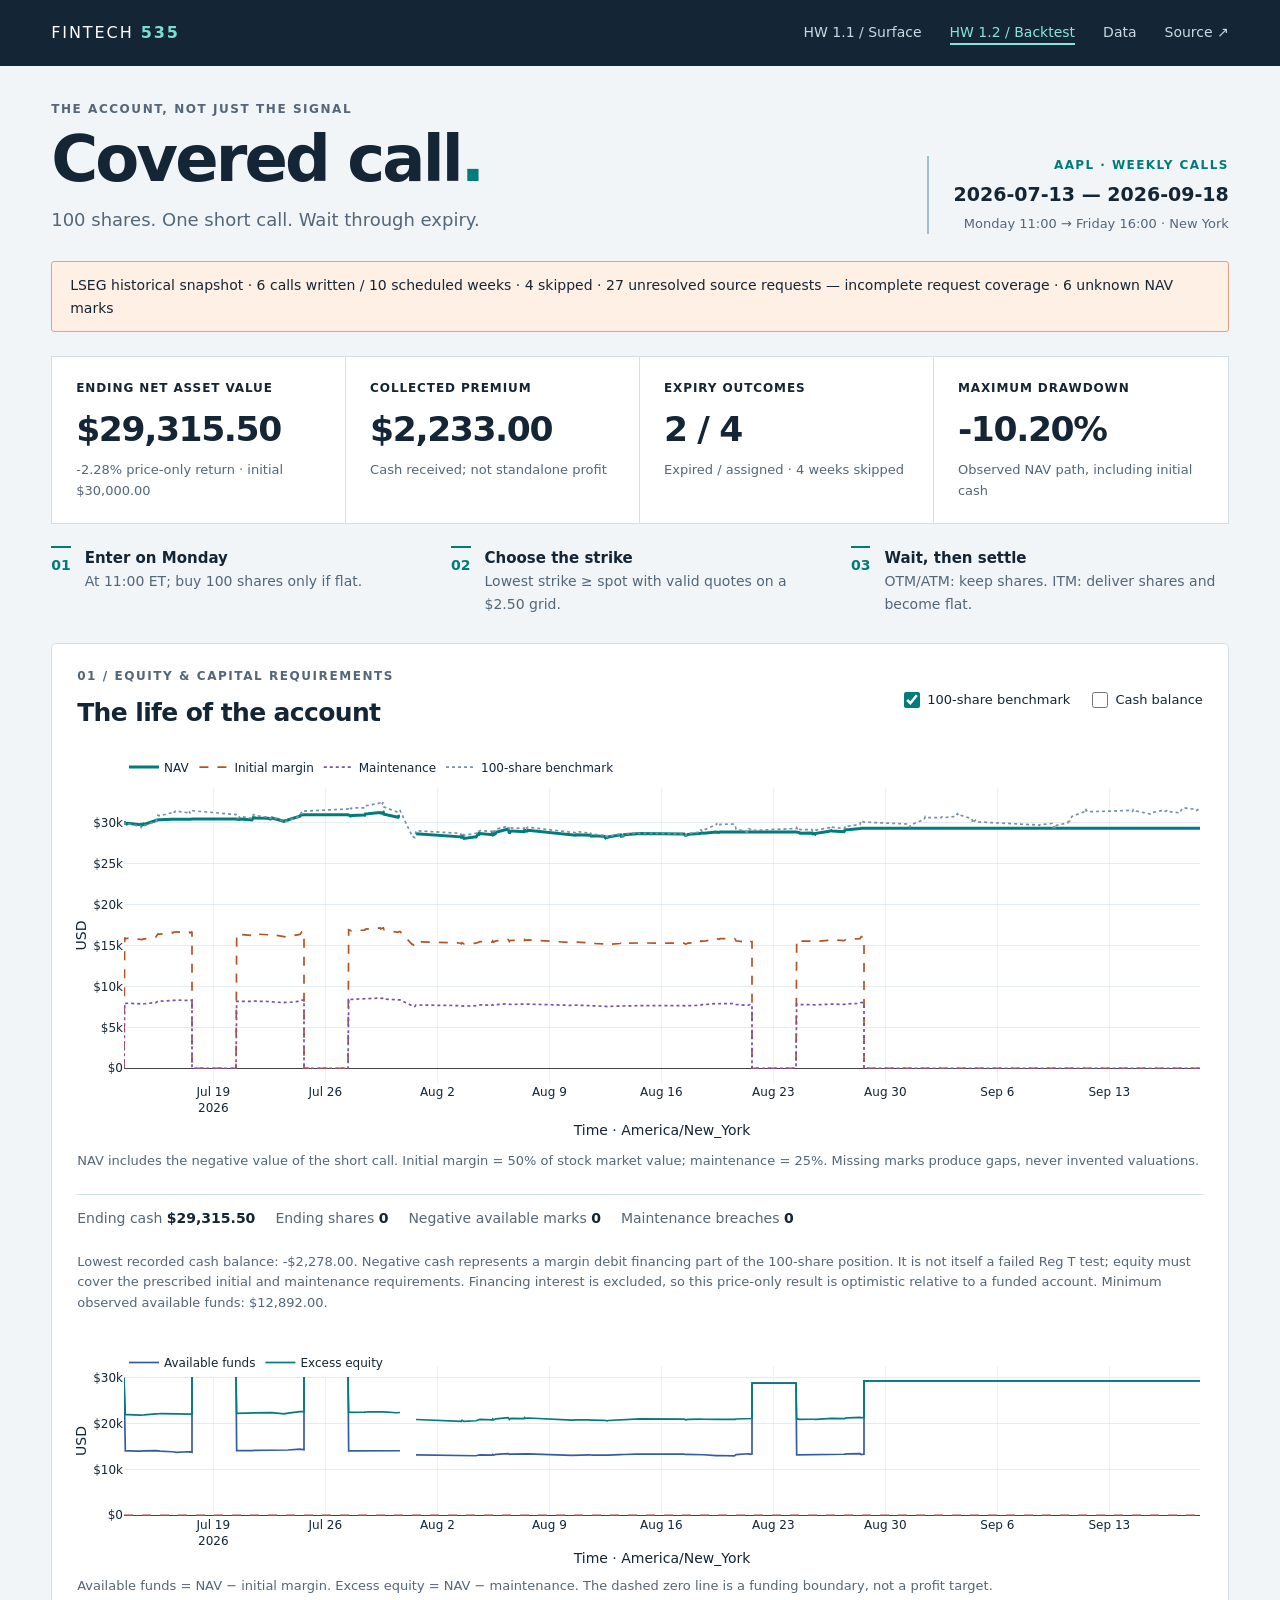
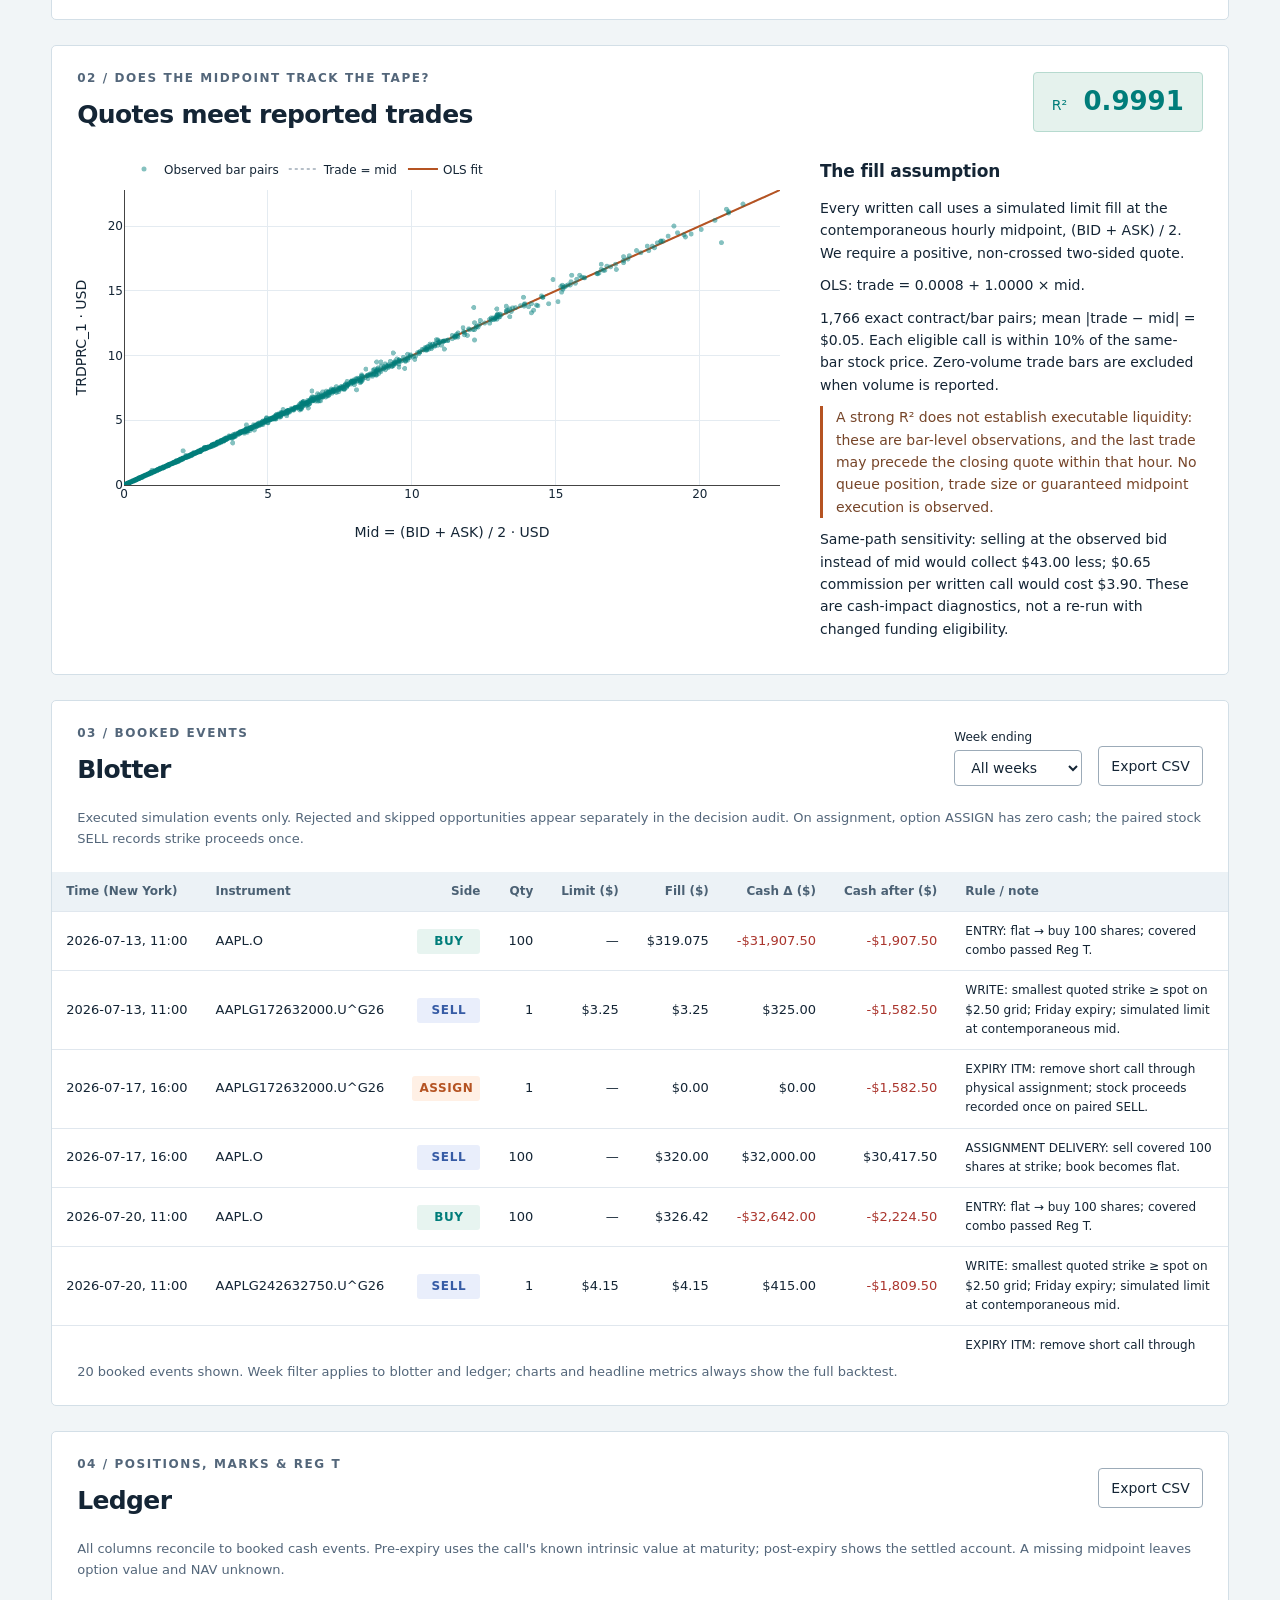
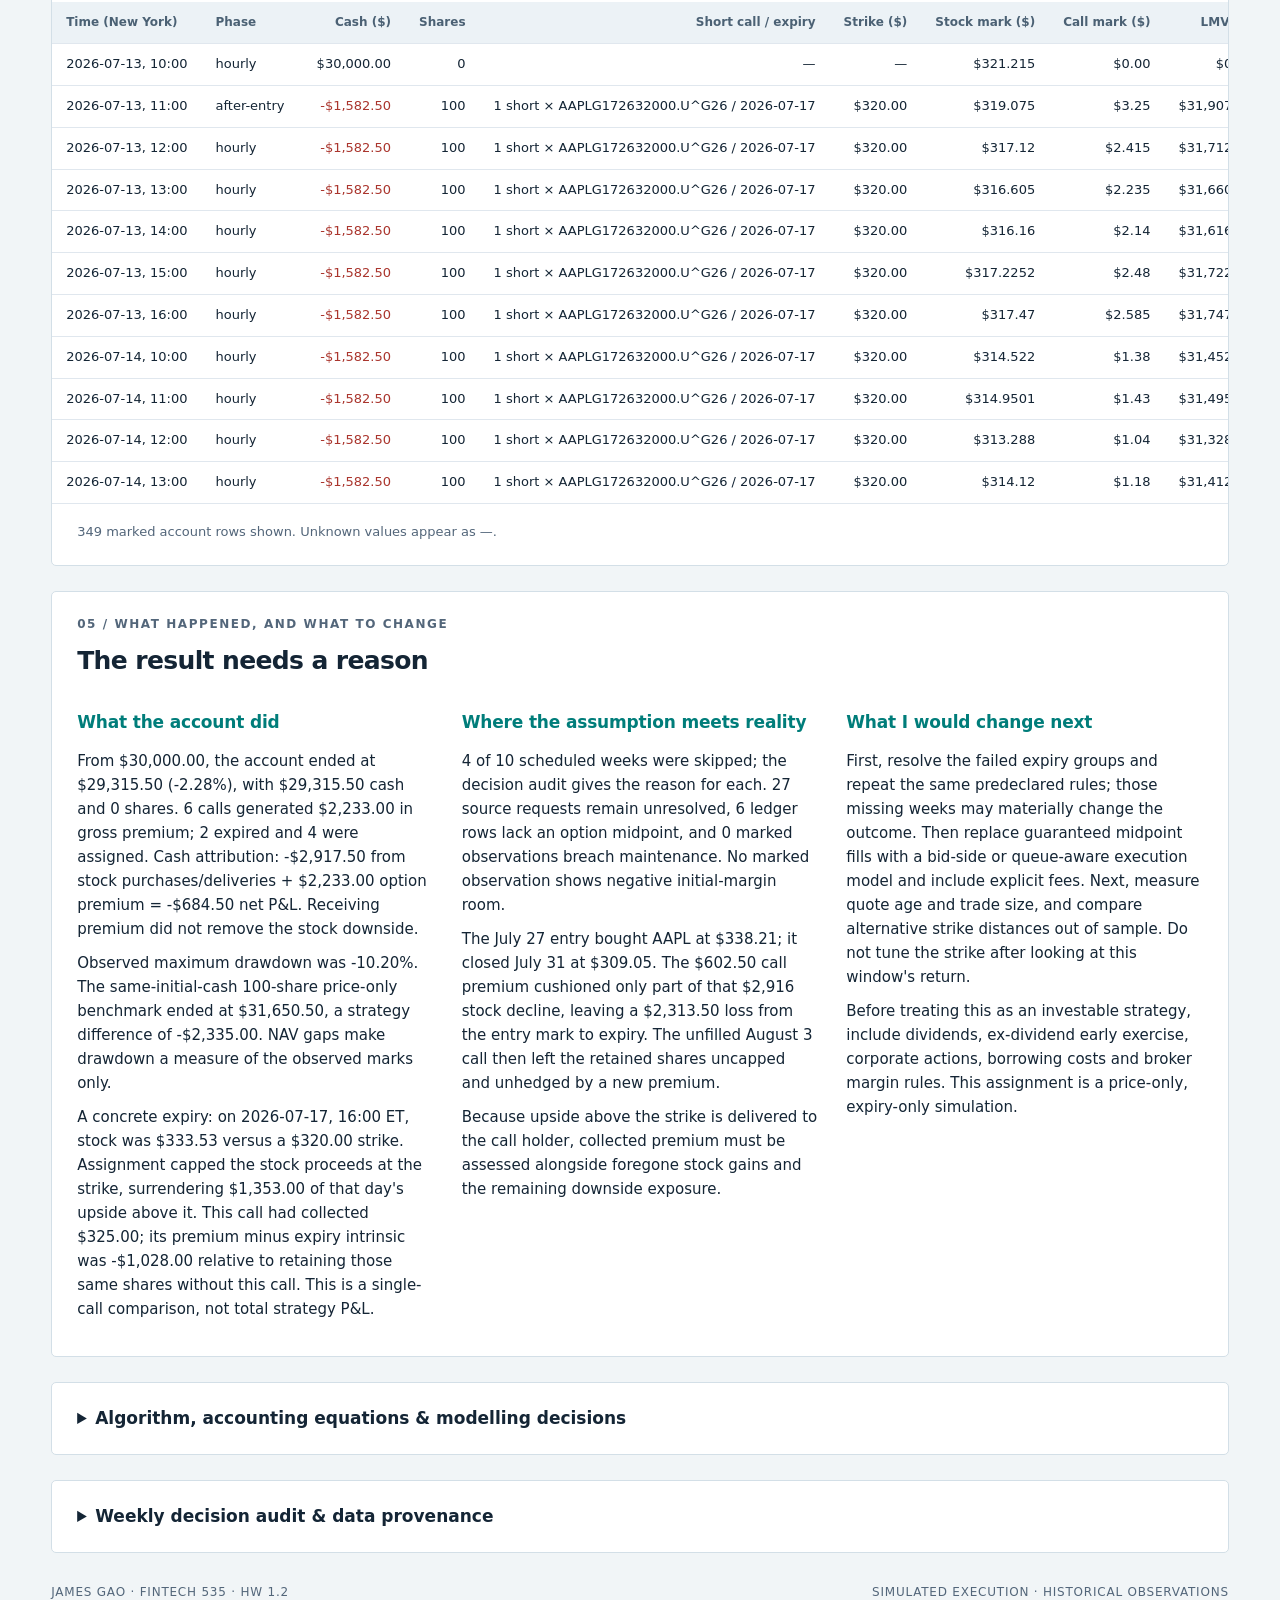
==== hw12/index.html @ 9f0b3b27 "Publish HW 1.2 covered-call backtest with audited LSEG results Add interactive NAV and Reg T charts," ====
<!doctype html>
<html lang="en">
<head><meta charset="utf-8"><meta name="viewport" content="width=device-width, initial-scale=1"><title>Covered Call Lab · FINTECH 535 · HW 1.2</title><meta name="description" content="AAPL covered-call backtest with an event-reconciled blotter, marked ledger, Reg T account and quote/trade diagnostics."><link rel="stylesheet" href="style.css"></head>
<body>
<header><a class="brand" href="../">FINTECH <strong>535</strong></a><nav><a href="../">HW 1.1 / Surface</a><a class="active" href="./">HW 1.2 / Backtest</a><a href="data.html">Data</a><a href="https://github.com/JamesGao2003/option-surface-lab/tree/main/hw12">Source ↗</a></nav></header>
<main>
<section class="intro"><div><p class="eyebrow">THE ACCOUNT, NOT JUST THE SIGNAL</p><h1>Covered call<span class="accent">.</span></h1><p class="subtitle">100 shares. One short call. Wait through expiry.</p></div><div class="stamp"><span>AAPL · WEEKLY CALLS</span><strong id="period">Awaiting LSEG results</strong><small>Monday 11:00 → Friday 16:00 · New York</small></div></section>
<div id="status" class="notice" role="status" aria-live="polite">Data connection required. Build the account in CodeBook before publishing.</div>
<section class="metrics" aria-label="Account summary"><article><p>ENDING NET ASSET VALUE</p><strong id="ending-nav">—</strong><span id="return">From $30,000 initial cash</span></article><article><p>COLLECTED PREMIUM</p><strong id="premium">—</strong><span>Cash received; not standalone profit</span></article><article><p>EXPIRY OUTCOMES</p><strong id="outcomes">—</strong><span id="outcomes-note">Expired / assigned</span></article><article><p>MAXIMUM DRAWDOWN</p><strong id="drawdown">—</strong><span>Observed NAV path, including initial cash</span></article></section>
<section class="rule-strip"><div><b>01</b><span><strong>Enter on Monday</strong>At 11:00 ET; buy 100 shares only if flat.</span></div><div><b>02</b><span><strong>Choose the strike</strong>Lowest strike ≥ spot with valid quotes on a $2.50 grid.</span></div><div><b>03</b><span><strong>Wait, then settle</strong>OTM/ATM: keep shares. ITM: deliver shares and become flat.</span></div></section>
<section class="panel"><div class="section-heading"><div><p class="eyebrow">01 / EQUITY & CAPITAL REQUIREMENTS</p><h2>The life of the account</h2></div><div class="switches"><label><input id="benchmark" type="checkbox" checked> 100-share benchmark</label><label><input id="showcash" type="checkbox"> Cash balance</label></div></div><div id="nav-chart" class="chart"></div><p class="caption">NAV includes the negative value of the short call. Initial margin = 50% of stock market value; maintenance = 25%. Missing marks produce gaps, never invented valuations.</p><div id="account-facts" class="facts"></div><p id="borrowing-note" class="caption"></p><div id="funds-chart" class="chart small"></div><p class="caption">Available funds = NAV − initial margin. Excess equity = NAV − maintenance. The dashed zero line is a funding boundary, not a profit target.</p></section>
<section class="panel"><div class="section-heading"><div><p class="eyebrow">02 / DOES THE MIDPOINT TRACK THE TAPE?</p><h2>Quotes meet reported trades</h2></div><div class="stat-chip">R² <strong id="r2">—</strong></div></div><div class="split"><div id="scatter-chart" class="chart"></div><aside class="explanation"><h3>The fill assumption</h3><p>Every written call uses a simulated limit fill at the contemporaneous hourly midpoint, (BID + ASK) / 2. We require a positive, non-crossed two-sided quote.</p><p id="fit-equation">The fit appears after actual matched observations are loaded.</p><p id="fit-details"></p><p class="caution">A strong R² does not establish executable liquidity: these are bar-level observations, and the last trade may precede the closing quote within that hour. No queue position, trade size or guaranteed midpoint execution is observed.</p><p id="sensitivity"></p></aside></div></section>
<section class="panel"><div class="section-heading"><div><p class="eyebrow">03 / BOOKED EVENTS</p><h2>Blotter</h2></div><div class="table-controls"><label>Week ending <select id="week"><option value="all">All weeks</option></select></label><button id="download-blotter">Export CSV</button></div></div><p class="caption">Executed simulation events only. Rejected and skipped opportunities appear separately in the decision audit. On assignment, option ASSIGN has zero cash; the paired stock SELL records strike proceeds once.</p><div class="table-wrap"><table><thead><tr><th>Time (New York)</th><th>Instrument</th><th>Side</th><th>Qty</th><th>Limit ($)</th><th>Fill ($)</th><th>Cash Δ ($)</th><th>Cash after ($)</th><th>Rule / note</th></tr></thead><tbody id="blotter"></tbody></table></div><p id="blotter-count" class="caption"></p></section>
<section class="panel"><div class="section-heading"><div><p class="eyebrow">04 / POSITIONS, MARKS & REG T</p><h2>Ledger</h2></div><button id="download-ledger">Export CSV</button></div><p class="caption">All columns reconcile to booked cash events. Pre-expiry uses the call's known intrinsic value at maturity; post-expiry shows the settled account. A missing midpoint leaves option value and NAV unknown.</p><div class="table-wrap ledger-wrap"><table><thead><tr><th>Time (New York)</th><th>Phase</th><th>Cash ($)</th><th>Shares</th><th>Short call / expiry</th><th>Strike ($)</th><th>Stock mark ($)</th><th>Call mark ($)</th><th>LMV ($)</th><th>Option MV ($)</th><th>NAV ($)</th><th>Initial ($)</th><th>Maint. ($)</th><th>Available ($)</th><th>Excess ($)</th></tr></thead><tbody id="ledger"></tbody></table></div><p id="ledger-count" class="caption"></p></section>
<section class="panel analysis"><div class="section-heading"><div><p class="eyebrow">05 / WHAT HAPPENED, AND WHAT TO CHANGE</p><h2>The result needs a reason</h2></div></div><div class="analysis-grid"><article><h3>What the account did</h3><p id="analysis-result">Awaiting a real-data account.</p><p id="analysis-path"></p><p id="analysis-event"></p></article><article><h3>Where the assumption meets reality</h3><p id="analysis-tape">Quote availability determines which weeks can be traded. Missing observations never become fills.</p><p>The July 27 entry bought AAPL at $338.21; it closed July 31 at $309.05. The $602.50 call premium cushioned only part of that $2,916 stock decline, leaving a $2,313.50 loss from the entry mark to expiry. The unfilled August 3 call then left the retained shares uncapped and unhedged by a new premium.</p><p>Because upside above the strike is delivered to the call holder, collected premium must be assessed alongside foregone stock gains and the remaining downside exposure.</p></article><article><h3>What I would change next</h3><p>First, resolve the failed expiry groups and repeat the same predeclared rules; those missing weeks may materially change the outcome. Then replace guaranteed midpoint fills with a bid-side or queue-aware execution model and include explicit fees. Next, measure quote age and trade size, and compare alternative strike distances out of sample. Do not tune the strike after looking at this window's return.</p><p>Before treating this as an investable strategy, include dividends, ex-dividend early exercise, corporate actions, borrowing costs and broker margin rules. This assignment is a price-only, expiry-only simulation.</p></article></div></section>
<details class="panel"><summary>Algorithm, accounting equations & modelling decisions</summary><div class="method-grid"><article><h3>Entry and strike selection</h3><p>Use one name, AAPL.O, and one contract per week. Decide at Monday 11:00 America/New_York using hourly bars explicitly labelled at period end. This avoids the open's incomplete first hour and avoids interpreting a bar-start label as an already known price.</p><p>Construct a $2.50 grid from this Monday's observed stock print, including a few ITM levels for diagnostics and OTM strikes no more than $15 above spot. Among Friday calls on that declared grid with positive BID ≤ ASK at the exact decision timestamp, select the lowest strike ≥ spot. This is nearest quoted OTM on the sampled grid, not a claim of an exhaustive historical chain.</p><p>When no usable stock print or call quote exists at that time, skip the week with no later entry. A holiday Monday is skipped. No stock-only entry is booked when the option leg fails. If shares are already held, do not buy another 100. Check Reg T capital before either new leg is booked.</p></article><article><h3>Expiry and valuation</h3><p>Hold to Friday 16:00 New York. If spot &gt; strike, record call ASSIGN and stock SELL at strike, leaving zero shares and zero calls. Otherwise record EXPIRE and retain the shares; exact ATM is assumed unexercised. No rolls, buy-to-close orders, discretionary exits or early assignment.</p><p>Require a usable expiry stock print. If it is absent, stop the backtest and report unresolved settlement rather than invent a Friday close. Midpoint gaps during the holding period create gaps in marked NAV. At maturity the option is marked at intrinsic value immediately before physical settlement.</p><p>The stock print and option quote refer to the same hourly end label, not necessarily the same tick. Execution at those bar observations is a stated simulation convention; prices are not asserted to be simultaneous executable ticks.</p></article><article><h3>Reg T, under the assignment model</h3><pre>NAV = cash + stock MV + option MV<br>LMV = shares × stock mark<br>Short call MV = −100 × call mark<br>Initial = 0.50 × LMV<br>Maintenance = 0.25 × LMV<br>Available = NAV − Initial<br>Excess = NAV − Maintenance</pre><p>A fully covered call adds no naked-option charge in this model. Reg T is used because its prescribed rules can be reproduced here without a broker-specific portfolio-margin engine. These are the assignment's simplified requirements, not a claim about every broker's house rules.</p><p>Initial cash is $30,000. No fees, interest, dividends, taxes or share adjustments enter the base-case cash account. The benchmark holds 100 AAPL shares from the first actual strategy entry with the same remaining cash; it is price-only and not a fully invested benchmark.</p></article></div></details>
<details class="panel"><summary>Weekly decision audit & data provenance</summary><p class="caption">A skipped signal or failed quote request is not a trade. The table below explains every scheduled Monday decision.</p><div class="table-wrap"><table><thead><tr><th>Decision time (New York)</th><th>Expiry</th><th>Decision</th><th>Selected RIC</th><th>Reason</th></tr></thead><tbody id="decisions"></tbody></table></div><p id="provenance" class="source"></p><p id="quality" class="source"></p><h3>Candidate request outcomes</h3><p class="caption">All 27 failed requests reported TS.Intraday.UserRequestError.90001 / no successful response. They cluster in expiries August 7, September 4 and September 18, with nine candidates per expiry. Identifier resolution, availability and archival timing remain unverified; these errors cannot be interpreted as zero prices or proof of no market. Six missing option marks occur on July 31 before settlement and remain gaps.</p><div class="table-wrap"><table><thead><tr><th>Requested RIC</th><th>Status</th><th>Bars returned</th><th>Provider response</th></tr></thead><tbody id="requests"></tbody></table></div><p class="caption">Downloads: <a href="book.json" download>Result JSON</a> · <a href="blotter.csv" download>Full blotter CSV</a> · <a href="ledger.csv" download>Full ledger CSV</a> · <a href="decisions.csv" download>Weekly decisions CSV</a> · <a href="request_audit.csv" download>Request audit CSV</a> · <a href="validation.json">Independent validation</a></p><p class="caption">Historical data source: LSEG Workspace / CodeBook. Bars are UTC in the stored results and displayed in America/New_York. Data on this page are a fixed historical snapshot, not a live connection.</p><p class="caption">References: <a href="https://jakevestal.github.io/535_fintech/assignment.html">Assignment and prescribed accounting rules</a> · <a href="https://community.developers.lseg.com/discussion/132431/difference-in-intraday-timestamp-between-rd-get-history-vs-ek-get-timeseries">LSEG timestamp labels</a> · <a href="engine.py">Account engine</a> · <a href="fetch_codebook.py">Acquisition code</a></p></details>
<footer><span>JAMES GAO · FINTECH 535 · HW 1.2</span><span>SIMULATED EXECUTION · HISTORICAL OBSERVATIONS</span></footer>
</main><script src="plotly.min.js"></script><script src="book.js"></script><script src="app.js"></script></body></html>
---- hw12/style.css ----
:root{--ink:#142535;--muted:#53667a;--paper:#f1f5f7;--line:#d3dfe7;--teal:#007d7a;--orange:#b55322;--violet:#7750b1;--blue:#365ba5}*{box-sizing:border-box}body{margin:0;color:var(--ink);background:var(--paper);font:16px/1.6 system-ui,-apple-system,"Segoe UI",sans-serif}a{color:var(--teal);text-decoration:none}a:hover{text-decoration:underline}header{background:var(--ink);color:white;padding:20px 4vw;display:flex;align-items:center;justify-content:space-between;gap:20px}.brand{letter-spacing:.12em;color:white;white-space:nowrap}.brand strong{color:#79dfd4}nav{display:flex;gap:28px;flex-wrap:wrap}nav a{font-size:14px;color:#cbd8e3}nav .active{color:#85e6d7;border-bottom:2px solid #85e6d7}main{max-width:1550px;margin:auto;padding:34px 4vw}.intro{display:flex;justify-content:space-between;align-items:end;gap:24px;margin-bottom:27px}.eyebrow{font-size:12px;font-weight:750;letter-spacing:.13em;color:var(--muted);margin:0 0 7px}h1{font-size:clamp(42px,5vw,68px);line-height:1.06;letter-spacing:-.045em;margin:0 0 12px;font-weight:700}.accent{color:var(--teal)}.subtitle{margin:0;font-size:18px;color:var(--muted)}.stamp{text-align:right;border-left:2px solid #9ec2cc;padding-left:25px;display:grid;gap:4px}.stamp span{font-size:12px;letter-spacing:.12em;color:var(--teal);font-weight:750}.stamp strong{font-size:19px;font-weight:600}.stamp small{font-size:13px;color:var(--muted)}.notice{font-size:14px;padding:12px 18px;border:1px solid #d9a585;background:#fff0e5;margin-bottom:24px;border-radius:3px}.notice.ready{border-color:#86c2b9;background:#e4f4ee}.metrics{display:grid;grid-template-columns:repeat(4,1fr);border:1px solid var(--line);background:white;margin-bottom:22px}.metrics article{padding:22px 24px;border-right:1px solid var(--line)}.metrics article:last-child{border-right:0}.metrics p{font-size:12px;font-weight:700;letter-spacing:.075em;margin:0 0 7px}.metrics strong{display:block;font-size:clamp(26px,2.7vw,40px);line-height:1.4;font-weight:650;letter-spacing:-.04em;font-variant-numeric:tabular-nums}.metrics span{font-size:13px;color:var(--muted);display:block;margin-top:6px}.rule-strip{display:grid;grid-template-columns:repeat(3,1fr);gap:22px;margin:0 0 28px}.rule-strip>div{display:flex;gap:14px}.rule-strip b{font-size:14px;color:var(--teal);border-top:2px solid var(--teal);padding-top:6px}.rule-strip span{font-size:14px;color:var(--muted)}.rule-strip strong{display:block;color:var(--ink);font-size:15px}.panel{background:white;border:1px solid var(--line);margin-bottom:25px;border-radius:5px;overflow:hidden}.section-heading{padding:23px 25px 8px;display:flex;align-items:center;justify-content:space-between;gap:20px}h2{font-size:25px;letter-spacing:-.025em;margin:0;font-weight:650}h3{font-size:17px;letter-spacing:-.01em;margin:0 0 12px}.chart{height:400px;min-width:0}.chart.small{height:230px}.caption{font-size:13px;color:var(--muted);padding:0 25px;margin:10px 0 22px}.switches{display:flex;gap:18px;flex-wrap:wrap;font-size:13px}.switches label{cursor:pointer}input[type=checkbox]{accent-color:var(--teal);height:16px;width:16px;vertical-align:middle}.facts{display:flex;gap:20px;flex-wrap:wrap;margin:0 25px;padding:12px 0;border-top:1px solid var(--line);font-size:14px}.facts span{display:inline-block;color:var(--muted)}.facts b{font-weight:650;color:var(--ink)}.split{display:grid;grid-template-columns:minmax(0,1.8fr) minmax(290px,1fr)}.explanation{padding:15px 28px 24px 12px;font-size:14px}.explanation p{margin:10px 0}.caution{border-left:3px solid var(--orange);padding-left:13px;color:#764529}.stat-chip{background:#e5f2ed;border:1px solid #b6dacf;border-radius:4px;padding:8px 18px;font-size:14px;color:var(--teal)}.stat-chip strong{font-size:26px;margin-left:12px}.table-controls{display:flex;gap:16px;align-items:end}.table-controls label{font-size:12px;display:grid;gap:3px}button,select{font:inherit;font-size:14px;padding:8px 12px;border:1px solid #9cabb8;border-radius:4px;background:white;color:var(--ink);cursor:pointer}button:hover{background:#edf6f3}button:focus-visible,select:focus-visible,input:focus-visible,summary:focus-visible,a:focus-visible{outline:3px solid #1f9d99;outline-offset:3px}.table-wrap{overflow:auto;max-height:480px;margin:10px 0}.ledger-wrap{max-height:510px}table{border-collapse:collapse;width:100%;font-size:13px;font-variant-numeric:tabular-nums}th,td{padding:10px 14px;border-bottom:1px solid #e0e7ee;text-align:right;white-space:nowrap}th{position:sticky;top:0;background:#ecf2f6;color:#4b6174;font-size:12px;z-index:1}th:first-child,td:first-child,th:nth-child(2),td:nth-child(2),th:last-child,td:last-child{text-align:left}td:last-child{white-space:normal;min-width:240px;max-width:460px;font-size:12px}td .side{display:inline-block;min-width:63px;text-align:center;padding:3px 7px;font-size:12px;font-weight:750;letter-spacing:.05em;border-radius:3px;color:var(--teal);background:#e7f4f0}.side.SELL{background:#e9eefb;color:var(--blue)}.side.ASSIGN{background:#fff0e5;color:var(--orange)}.side.EXPIRE{background:#f0ebf8;color:var(--violet)}.negative{color:#aa352d}.analysis-grid{display:grid;grid-template-columns:repeat(3,1fr);gap:28px;padding:20px 25px 25px}.analysis-grid article{font-size:15px}.analysis-grid p{margin:10px 0}.analysis-grid h3{color:var(--teal)}details{padding:22px 25px}summary{font-size:17px;font-weight:650;cursor:pointer}.method-grid{display:grid;grid-template-columns:repeat(3,1fr);gap:28px;margin-top:25px;font-size:14px}.method-grid p{margin:12px 0}pre{background:#edf3f7;padding:15px;overflow:auto;font-size:12px;line-height:1.8}.source{font-size:12px;color:var(--muted);overflow-wrap:anywhere}details .caption{padding:0}footer{font-size:12px;letter-spacing:.065em;color:var(--muted);display:flex;justify-content:space-between;gap:20px;padding-top:5px}.data-page{max-width:800px;margin:50px auto;padding:35px;background:#fff;border:1px solid var(--line)}.data-page h1{font-size:38px}.data-page p{font-size:16px}.data-page code{background:#edf3f7;padding:3px 7px}.data-page label{display:grid;gap:10px;margin:25px 0}
@media(max-width:1100px){.metrics{grid-template-columns:repeat(2,1fr)}.metrics article:nth-child(2){border-right:0}.metrics article:nth-child(-n+2){border-bottom:1px solid var(--line)}.analysis-grid,.method-grid{grid-template-columns:1fr}.split{grid-template-columns:1fr}.explanation{padding:5px 25px 24px}.stamp{font-size:14px}.rule-strip{gap:16px}.chart{height:370px}}@media(max-width:650px){header{align-items:start;flex-direction:column;gap:12px;padding:16px 5vw}nav{gap:12px 19px}nav a{font-size:12px}main{padding:25px 4vw}.intro{display:block}.stamp{text-align:left;margin-top:24px;padding-left:15px}.subtitle{font-size:16px}.metrics article{padding:17px}.metrics strong{font-size:29px}.rule-strip{grid-template-columns:1fr;gap:16px}.section-heading{padding:20px 17px 8px;align-items:start;flex-direction:column;gap:15px}h2{font-size:22px}.caption{padding:0 17px}.table-controls{flex-wrap:wrap}.chart{height:340px}.chart.small{height:240px}.analysis-grid{padding:18px}.explanation{padding:5px 18px 20px}details{padding:20px 18px}.facts{margin:0 18px;font-size:13px}footer{flex-direction:column;font-size:12px;gap:8px}.data-page{margin:20px 4vw;padding:25px}}

.ledger-wrap td:last-child,.ledger-wrap th:last-child{white-space:nowrap;min-width:0;text-align:right;font-size:13px}
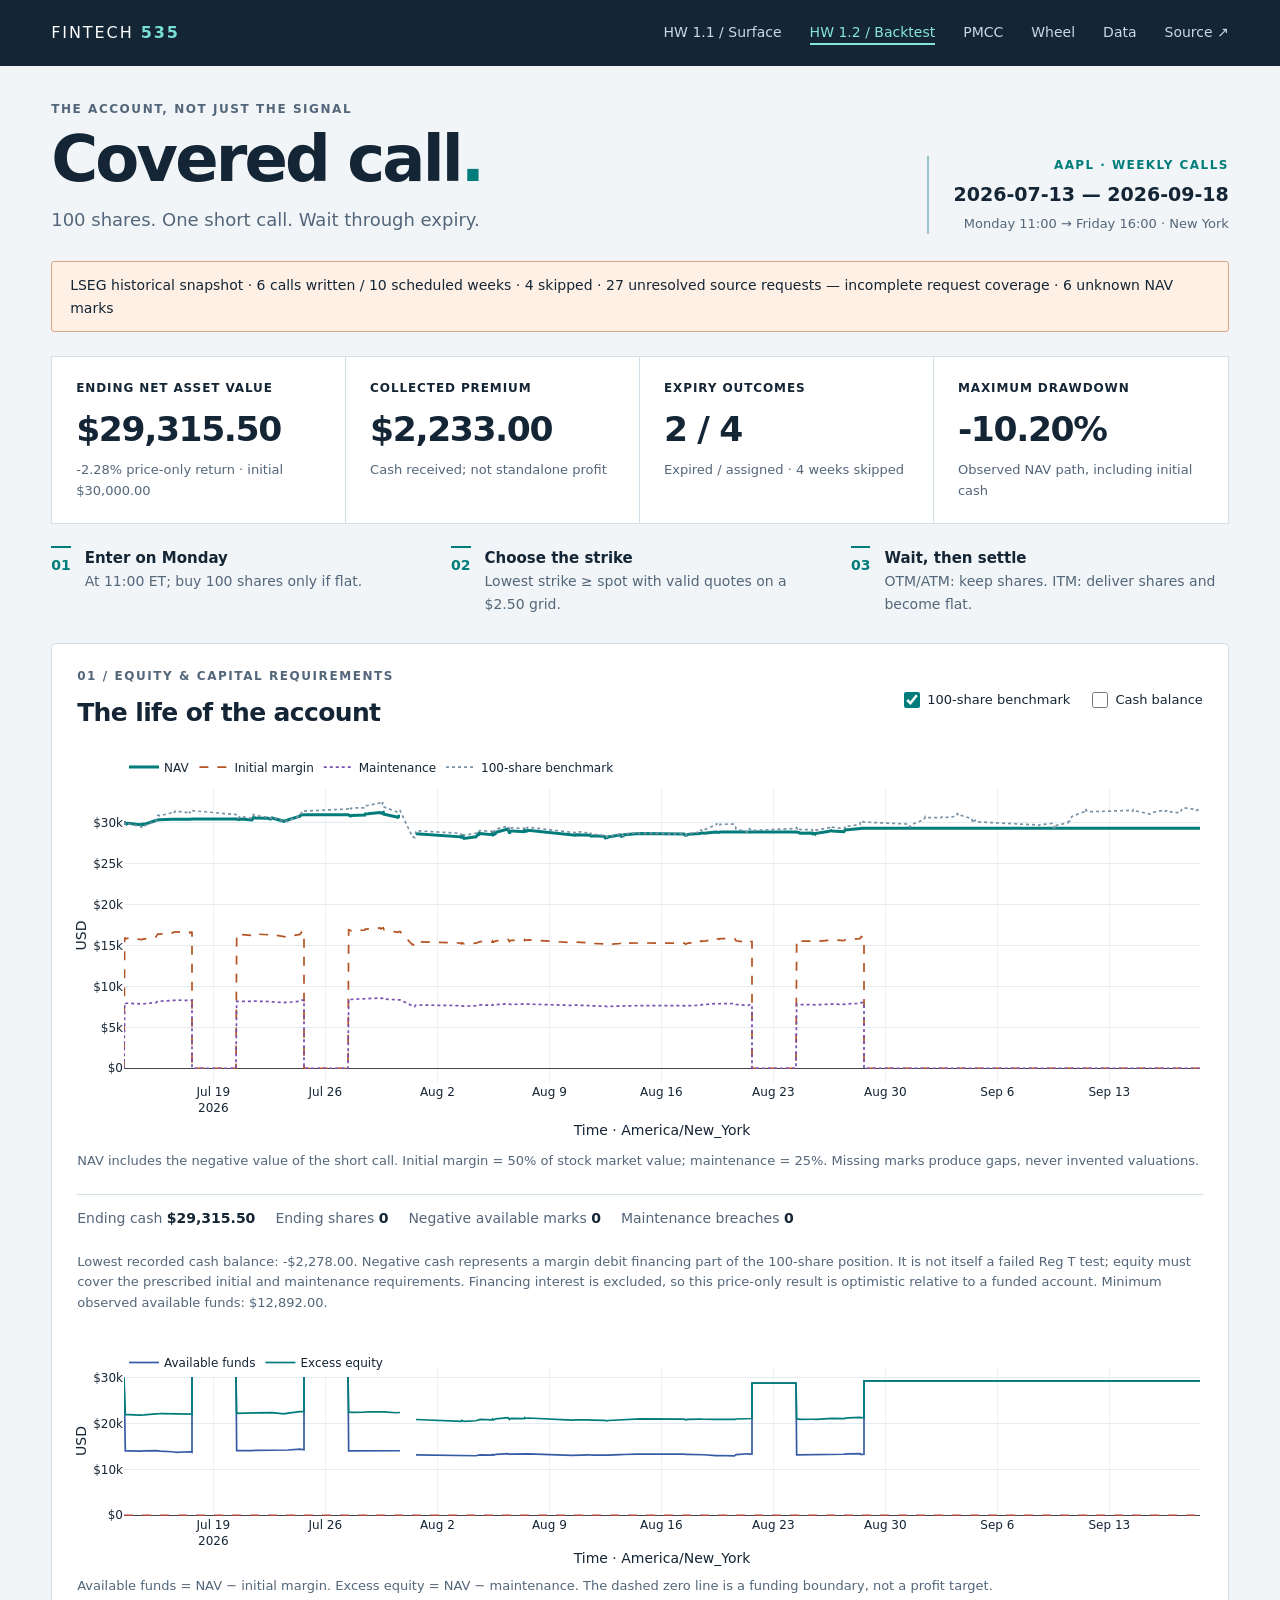
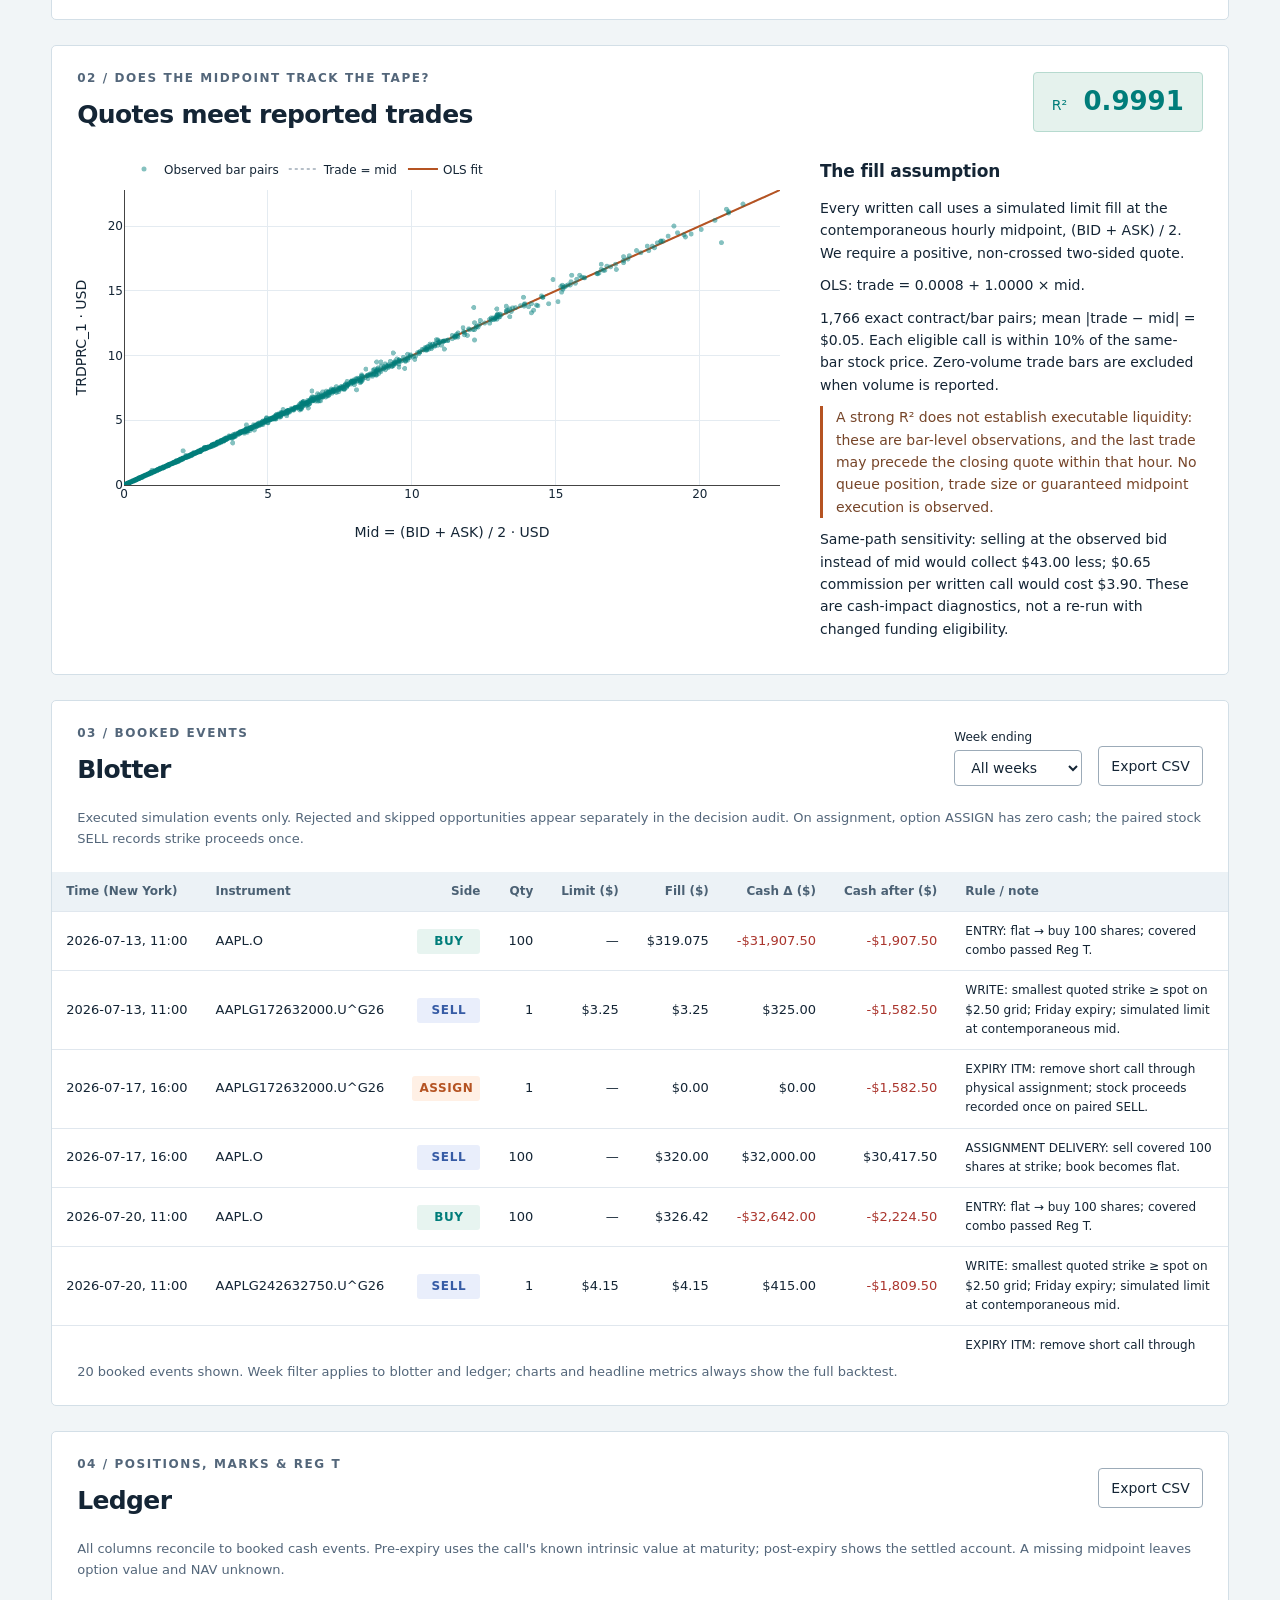
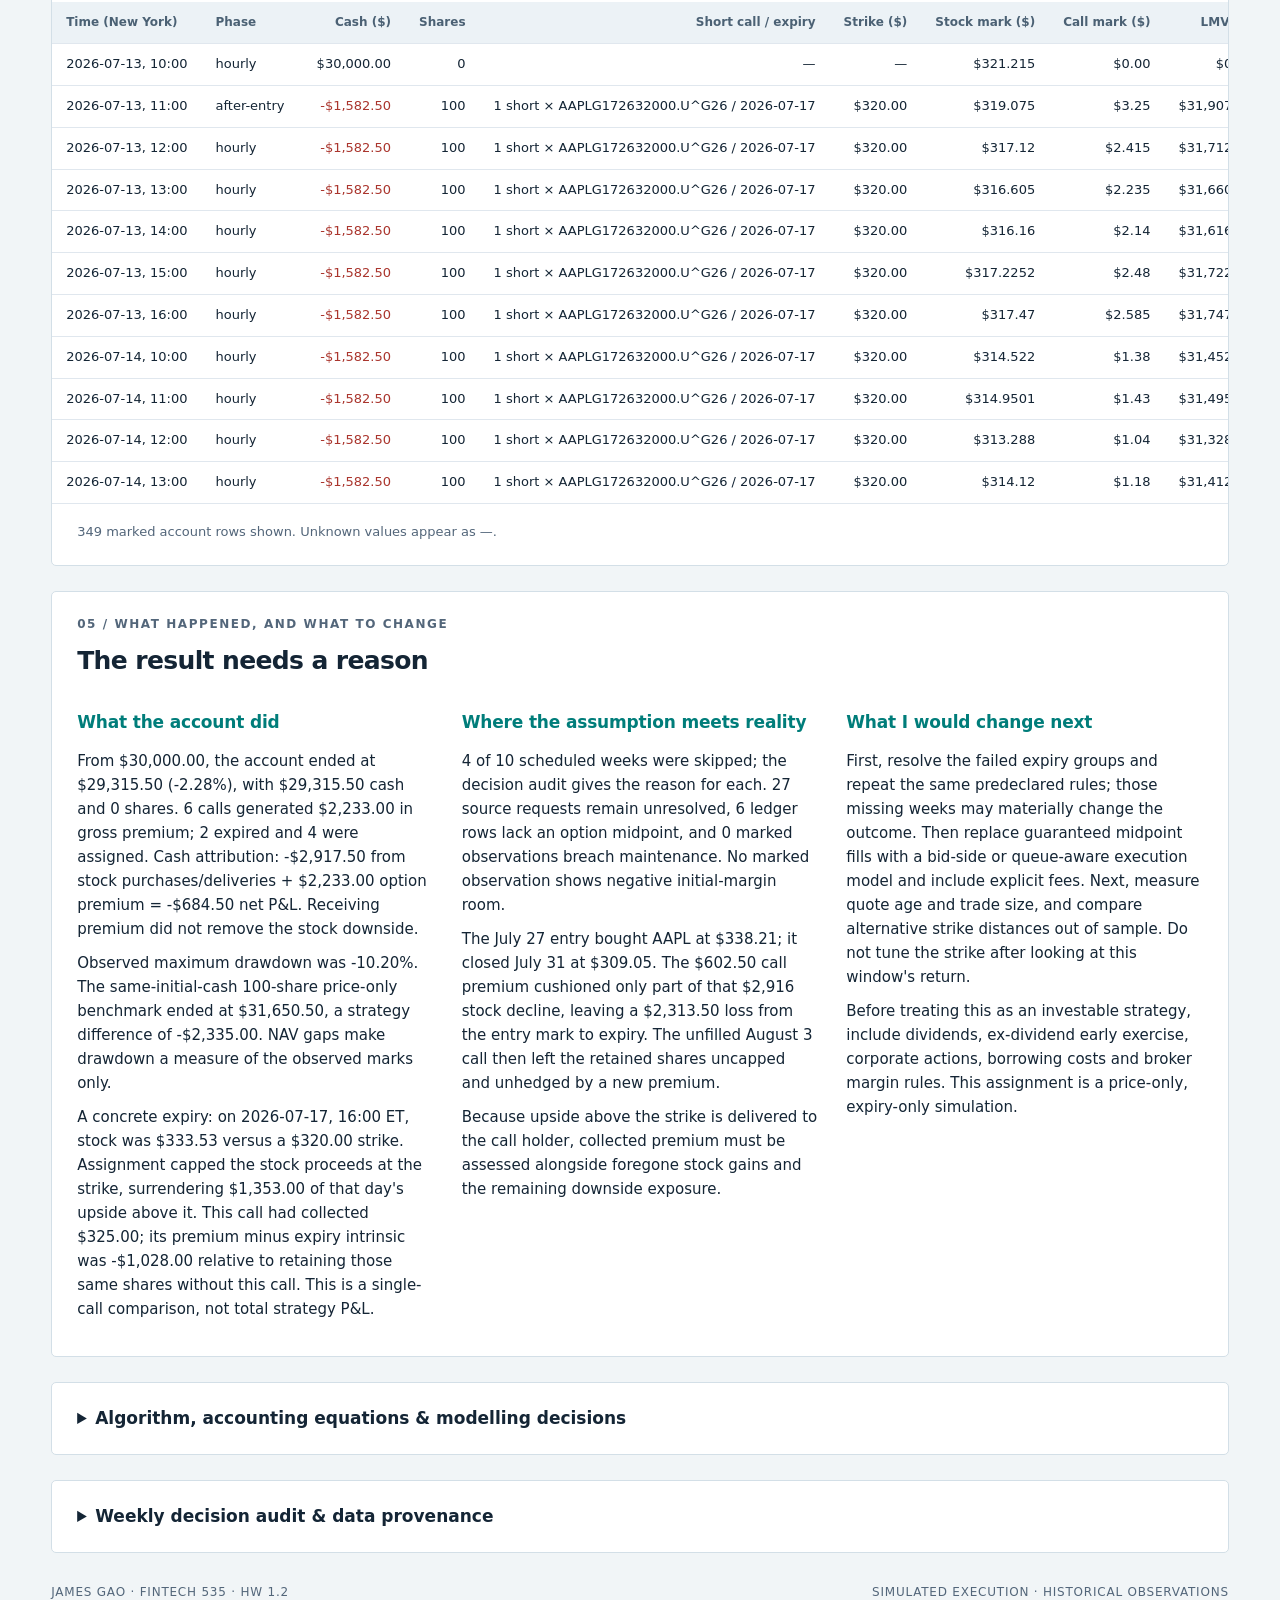
==== commit 4059157e: "Add the wheel backtest on AMZN (HW 4): LSEG pull, engine, page, blotter and ledger Co-Authored-By: C" ====
--- a/hw12/index.html
+++ b/hw12/index.html
@@ -1,19 +1,19 @@
-<!doctype html>
-<html lang="en">
-<head><meta charset="utf-8"><meta name="viewport" content="width=device-width, initial-scale=1"><title>Covered Call Lab · FINTECH 535 · HW 1.2</title><meta name="description" content="AAPL covered-call backtest with an event-reconciled blotter, marked ledger, Reg T account and quote/trade diagnostics."><link rel="stylesheet" href="style.css"></head>
-<body>
-<header><a class="brand" href="../">FINTECH <strong>535</strong></a><nav><a href="../">HW 1.1 / Surface</a><a class="active" href="./">HW 1.2 / Backtest</a><a href="data.html">Data</a><a href="https://github.com/JamesGao2003/option-surface-lab/tree/main/hw12">Source ↗</a></nav></header>
-<main>
-<section class="intro"><div><p class="eyebrow">THE ACCOUNT, NOT JUST THE SIGNAL</p><h1>Covered call<span class="accent">.</span></h1><p class="subtitle">100 shares. One short call. Wait through expiry.</p></div><div class="stamp"><span>AAPL · WEEKLY CALLS</span><strong id="period">Awaiting LSEG results</strong><small>Monday 11:00 → Friday 16:00 · New York</small></div></section>
-<div id="status" class="notice" role="status" aria-live="polite">Data connection required. Build the account in CodeBook before publishing.</div>
-<section class="metrics" aria-label="Account summary"><article><p>ENDING NET ASSET VALUE</p><strong id="ending-nav">—</strong><span id="return">From $30,000 initial cash</span></article><article><p>COLLECTED PREMIUM</p><strong id="premium">—</strong><span>Cash received; not standalone profit</span></article><article><p>EXPIRY OUTCOMES</p><strong id="outcomes">—</strong><span id="outcomes-note">Expired / assigned</span></article><article><p>MAXIMUM DRAWDOWN</p><strong id="drawdown">—</strong><span>Observed NAV path, including initial cash</span></article></section>
-<section class="rule-strip"><div><b>01</b><span><strong>Enter on Monday</strong>At 11:00 ET; buy 100 shares only if flat.</span></div><div><b>02</b><span><strong>Choose the strike</strong>Lowest strike ≥ spot with valid quotes on a $2.50 grid.</span></div><div><b>03</b><span><strong>Wait, then settle</strong>OTM/ATM: keep shares. ITM: deliver shares and become flat.</span></div></section>
-<section class="panel"><div class="section-heading"><div><p class="eyebrow">01 / EQUITY & CAPITAL REQUIREMENTS</p><h2>The life of the account</h2></div><div class="switches"><label><input id="benchmark" type="checkbox" checked> 100-share benchmark</label><label><input id="showcash" type="checkbox"> Cash balance</label></div></div><div id="nav-chart" class="chart"></div><p class="caption">NAV includes the negative value of the short call. Initial margin = 50% of stock market value; maintenance = 25%. Missing marks produce gaps, never invented valuations.</p><div id="account-facts" class="facts"></div><p id="borrowing-note" class="caption"></p><div id="funds-chart" class="chart small"></div><p class="caption">Available funds = NAV − initial margin. Excess equity = NAV − maintenance. The dashed zero line is a funding boundary, not a profit target.</p></section>
-<section class="panel"><div class="section-heading"><div><p class="eyebrow">02 / DOES THE MIDPOINT TRACK THE TAPE?</p><h2>Quotes meet reported trades</h2></div><div class="stat-chip">R² <strong id="r2">—</strong></div></div><div class="split"><div id="scatter-chart" class="chart"></div><aside class="explanation"><h3>The fill assumption</h3><p>Every written call uses a simulated limit fill at the contemporaneous hourly midpoint, (BID + ASK) / 2. We require a positive, non-crossed two-sided quote.</p><p id="fit-equation">The fit appears after actual matched observations are loaded.</p><p id="fit-details"></p><p class="caution">A strong R² does not establish executable liquidity: these are bar-level observations, and the last trade may precede the closing quote within that hour. No queue position, trade size or guaranteed midpoint execution is observed.</p><p id="sensitivity"></p></aside></div></section>
-<section class="panel"><div class="section-heading"><div><p class="eyebrow">03 / BOOKED EVENTS</p><h2>Blotter</h2></div><div class="table-controls"><label>Week ending <select id="week"><option value="all">All weeks</option></select></label><button id="download-blotter">Export CSV</button></div></div><p class="caption">Executed simulation events only. Rejected and skipped opportunities appear separately in the decision audit. On assignment, option ASSIGN has zero cash; the paired stock SELL records strike proceeds once.</p><div class="table-wrap"><table><thead><tr><th>Time (New York)</th><th>Instrument</th><th>Side</th><th>Qty</th><th>Limit ($)</th><th>Fill ($)</th><th>Cash Δ ($)</th><th>Cash after ($)</th><th>Rule / note</th></tr></thead><tbody id="blotter"></tbody></table></div><p id="blotter-count" class="caption"></p></section>
-<section class="panel"><div class="section-heading"><div><p class="eyebrow">04 / POSITIONS, MARKS & REG T</p><h2>Ledger</h2></div><button id="download-ledger">Export CSV</button></div><p class="caption">All columns reconcile to booked cash events. Pre-expiry uses the call's known intrinsic value at maturity; post-expiry shows the settled account. A missing midpoint leaves option value and NAV unknown.</p><div class="table-wrap ledger-wrap"><table><thead><tr><th>Time (New York)</th><th>Phase</th><th>Cash ($)</th><th>Shares</th><th>Short call / expiry</th><th>Strike ($)</th><th>Stock mark ($)</th><th>Call mark ($)</th><th>LMV ($)</th><th>Option MV ($)</th><th>NAV ($)</th><th>Initial ($)</th><th>Maint. ($)</th><th>Available ($)</th><th>Excess ($)</th></tr></thead><tbody id="ledger"></tbody></table></div><p id="ledger-count" class="caption"></p></section>
-<section class="panel analysis"><div class="section-heading"><div><p class="eyebrow">05 / WHAT HAPPENED, AND WHAT TO CHANGE</p><h2>The result needs a reason</h2></div></div><div class="analysis-grid"><article><h3>What the account did</h3><p id="analysis-result">Awaiting a real-data account.</p><p id="analysis-path"></p><p id="analysis-event"></p></article><article><h3>Where the assumption meets reality</h3><p id="analysis-tape">Quote availability determines which weeks can be traded. Missing observations never become fills.</p><p>The July 27 entry bought AAPL at $338.21; it closed July 31 at $309.05. The $602.50 call premium cushioned only part of that $2,916 stock decline, leaving a $2,313.50 loss from the entry mark to expiry. The unfilled August 3 call then left the retained shares uncapped and unhedged by a new premium.</p><p>Because upside above the strike is delivered to the call holder, collected premium must be assessed alongside foregone stock gains and the remaining downside exposure.</p></article><article><h3>What I would change next</h3><p>First, resolve the failed expiry groups and repeat the same predeclared rules; those missing weeks may materially change the outcome. Then replace guaranteed midpoint fills with a bid-side or queue-aware execution model and include explicit fees. Next, measure quote age and trade size, and compare alternative strike distances out of sample. Do not tune the strike after looking at this window's return.</p><p>Before treating this as an investable strategy, include dividends, ex-dividend early exercise, corporate actions, borrowing costs and broker margin rules. This assignment is a price-only, expiry-only simulation.</p></article></div></section>
-<details class="panel"><summary>Algorithm, accounting equations & modelling decisions</summary><div class="method-grid"><article><h3>Entry and strike selection</h3><p>Use one name, AAPL.O, and one contract per week. Decide at Monday 11:00 America/New_York using hourly bars explicitly labelled at period end. This avoids the open's incomplete first hour and avoids interpreting a bar-start label as an already known price.</p><p>Construct a $2.50 grid from this Monday's observed stock print, including a few ITM levels for diagnostics and OTM strikes no more than $15 above spot. Among Friday calls on that declared grid with positive BID ≤ ASK at the exact decision timestamp, select the lowest strike ≥ spot. This is nearest quoted OTM on the sampled grid, not a claim of an exhaustive historical chain.</p><p>When no usable stock print or call quote exists at that time, skip the week with no later entry. A holiday Monday is skipped. No stock-only entry is booked when the option leg fails. If shares are already held, do not buy another 100. Check Reg T capital before either new leg is booked.</p></article><article><h3>Expiry and valuation</h3><p>Hold to Friday 16:00 New York. If spot &gt; strike, record call ASSIGN and stock SELL at strike, leaving zero shares and zero calls. Otherwise record EXPIRE and retain the shares; exact ATM is assumed unexercised. No rolls, buy-to-close orders, discretionary exits or early assignment.</p><p>Require a usable expiry stock print. If it is absent, stop the backtest and report unresolved settlement rather than invent a Friday close. Midpoint gaps during the holding period create gaps in marked NAV. At maturity the option is marked at intrinsic value immediately before physical settlement.</p><p>The stock print and option quote refer to the same hourly end label, not necessarily the same tick. Execution at those bar observations is a stated simulation convention; prices are not asserted to be simultaneous executable ticks.</p></article><article><h3>Reg T, under the assignment model</h3><pre>NAV = cash + stock MV + option MV<br>LMV = shares × stock mark<br>Short call MV = −100 × call mark<br>Initial = 0.50 × LMV<br>Maintenance = 0.25 × LMV<br>Available = NAV − Initial<br>Excess = NAV − Maintenance</pre><p>A fully covered call adds no naked-option charge in this model. Reg T is used because its prescribed rules can be reproduced here without a broker-specific portfolio-margin engine. These are the assignment's simplified requirements, not a claim about every broker's house rules.</p><p>Initial cash is $30,000. No fees, interest, dividends, taxes or share adjustments enter the base-case cash account. The benchmark holds 100 AAPL shares from the first actual strategy entry with the same remaining cash; it is price-only and not a fully invested benchmark.</p></article></div></details>
-<details class="panel"><summary>Weekly decision audit & data provenance</summary><p class="caption">A skipped signal or failed quote request is not a trade. The table below explains every scheduled Monday decision.</p><div class="table-wrap"><table><thead><tr><th>Decision time (New York)</th><th>Expiry</th><th>Decision</th><th>Selected RIC</th><th>Reason</th></tr></thead><tbody id="decisions"></tbody></table></div><p id="provenance" class="source"></p><p id="quality" class="source"></p><h3>Candidate request outcomes</h3><p class="caption">All 27 failed requests reported TS.Intraday.UserRequestError.90001 / no successful response. They cluster in expiries August 7, September 4 and September 18, with nine candidates per expiry. Identifier resolution, availability and archival timing remain unverified; these errors cannot be interpreted as zero prices or proof of no market. Six missing option marks occur on July 31 before settlement and remain gaps.</p><div class="table-wrap"><table><thead><tr><th>Requested RIC</th><th>Status</th><th>Bars returned</th><th>Provider response</th></tr></thead><tbody id="requests"></tbody></table></div><p class="caption">Downloads: <a href="book.json" download>Result JSON</a> · <a href="blotter.csv" download>Full blotter CSV</a> · <a href="ledger.csv" download>Full ledger CSV</a> · <a href="decisions.csv" download>Weekly decisions CSV</a> · <a href="request_audit.csv" download>Request audit CSV</a> · <a href="validation.json">Independent validation</a></p><p class="caption">Historical data source: LSEG Workspace / CodeBook. Bars are UTC in the stored results and displayed in America/New_York. Data on this page are a fixed historical snapshot, not a live connection.</p><p class="caption">References: <a href="https://jakevestal.github.io/535_fintech/assignment.html">Assignment and prescribed accounting rules</a> · <a href="https://community.developers.lseg.com/discussion/132431/difference-in-intraday-timestamp-between-rd-get-history-vs-ek-get-timeseries">LSEG timestamp labels</a> · <a href="engine.py">Account engine</a> · <a href="fetch_codebook.py">Acquisition code</a></p></details>
-<footer><span>JAMES GAO · FINTECH 535 · HW 1.2</span><span>SIMULATED EXECUTION · HISTORICAL OBSERVATIONS</span></footer>
-</main><script src="plotly.min.js"></script><script src="book.js"></script><script src="app.js"></script></body></html>
+<!doctype html>
+<html lang="en">
+<head><meta charset="utf-8"><meta name="viewport" content="width=device-width, initial-scale=1"><title>Covered Call Lab · FINTECH 535 · HW 1.2</title><meta name="description" content="AAPL covered-call backtest with an event-reconciled blotter, marked ledger, Reg T account and quote/trade diagnostics."><link rel="stylesheet" href="style.css"></head>
+<body>
+<header><a class="brand" href="../">FINTECH <strong>535</strong></a><nav><a href="../">HW 1.1 / Surface</a><a class="active" href="./">HW 1.2 / Backtest</a><a href="../pmcc/">PMCC</a><a href="../wheel/">Wheel</a><a href="data.html">Data</a><a href="https://github.com/JamesGao2003/option-surface-lab/tree/main/hw12">Source ↗</a></nav></header>
+<main>
+<section class="intro"><div><p class="eyebrow">THE ACCOUNT, NOT JUST THE SIGNAL</p><h1>Covered call<span class="accent">.</span></h1><p class="subtitle">100 shares. One short call. Wait through expiry.</p></div><div class="stamp"><span>AAPL · WEEKLY CALLS</span><strong id="period">Awaiting LSEG results</strong><small>Monday 11:00 → Friday 16:00 · New York</small></div></section>
+<div id="status" class="notice" role="status" aria-live="polite">Data connection required. Build the account in CodeBook before publishing.</div>
+<section class="metrics" aria-label="Account summary"><article><p>ENDING NET ASSET VALUE</p><strong id="ending-nav">—</strong><span id="return">From $30,000 initial cash</span></article><article><p>COLLECTED PREMIUM</p><strong id="premium">—</strong><span>Cash received; not standalone profit</span></article><article><p>EXPIRY OUTCOMES</p><strong id="outcomes">—</strong><span id="outcomes-note">Expired / assigned</span></article><article><p>MAXIMUM DRAWDOWN</p><strong id="drawdown">—</strong><span>Observed NAV path, including initial cash</span></article></section>
+<section class="rule-strip"><div><b>01</b><span><strong>Enter on Monday</strong>At 11:00 ET; buy 100 shares only if flat.</span></div><div><b>02</b><span><strong>Choose the strike</strong>Lowest strike ≥ spot with valid quotes on a $2.50 grid.</span></div><div><b>03</b><span><strong>Wait, then settle</strong>OTM/ATM: keep shares. ITM: deliver shares and become flat.</span></div></section>
+<section class="panel"><div class="section-heading"><div><p class="eyebrow">01 / EQUITY & CAPITAL REQUIREMENTS</p><h2>The life of the account</h2></div><div class="switches"><label><input id="benchmark" type="checkbox" checked> 100-share benchmark</label><label><input id="showcash" type="checkbox"> Cash balance</label></div></div><div id="nav-chart" class="chart"></div><p class="caption">NAV includes the negative value of the short call. Initial margin = 50% of stock market value; maintenance = 25%. Missing marks produce gaps, never invented valuations.</p><div id="account-facts" class="facts"></div><p id="borrowing-note" class="caption"></p><div id="funds-chart" class="chart small"></div><p class="caption">Available funds = NAV − initial margin. Excess equity = NAV − maintenance. The dashed zero line is a funding boundary, not a profit target.</p></section>
+<section class="panel"><div class="section-heading"><div><p class="eyebrow">02 / DOES THE MIDPOINT TRACK THE TAPE?</p><h2>Quotes meet reported trades</h2></div><div class="stat-chip">R² <strong id="r2">—</strong></div></div><div class="split"><div id="scatter-chart" class="chart"></div><aside class="explanation"><h3>The fill assumption</h3><p>Every written call uses a simulated limit fill at the contemporaneous hourly midpoint, (BID + ASK) / 2. We require a positive, non-crossed two-sided quote.</p><p id="fit-equation">The fit appears after actual matched observations are loaded.</p><p id="fit-details"></p><p class="caution">A strong R² does not establish executable liquidity: these are bar-level observations, and the last trade may precede the closing quote within that hour. No queue position, trade size or guaranteed midpoint execution is observed.</p><p id="sensitivity"></p></aside></div></section>
+<section class="panel"><div class="section-heading"><div><p class="eyebrow">03 / BOOKED EVENTS</p><h2>Blotter</h2></div><div class="table-controls"><label>Week ending <select id="week"><option value="all">All weeks</option></select></label><button id="download-blotter">Export CSV</button></div></div><p class="caption">Executed simulation events only. Rejected and skipped opportunities appear separately in the decision audit. On assignment, option ASSIGN has zero cash; the paired stock SELL records strike proceeds once.</p><div class="table-wrap"><table><thead><tr><th>Time (New York)</th><th>Instrument</th><th>Side</th><th>Qty</th><th>Limit ($)</th><th>Fill ($)</th><th>Cash Δ ($)</th><th>Cash after ($)</th><th>Rule / note</th></tr></thead><tbody id="blotter"></tbody></table></div><p id="blotter-count" class="caption"></p></section>
+<section class="panel"><div class="section-heading"><div><p class="eyebrow">04 / POSITIONS, MARKS & REG T</p><h2>Ledger</h2></div><button id="download-ledger">Export CSV</button></div><p class="caption">All columns reconcile to booked cash events. Pre-expiry uses the call's known intrinsic value at maturity; post-expiry shows the settled account. A missing midpoint leaves option value and NAV unknown.</p><div class="table-wrap ledger-wrap"><table><thead><tr><th>Time (New York)</th><th>Phase</th><th>Cash ($)</th><th>Shares</th><th>Short call / expiry</th><th>Strike ($)</th><th>Stock mark ($)</th><th>Call mark ($)</th><th>LMV ($)</th><th>Option MV ($)</th><th>NAV ($)</th><th>Initial ($)</th><th>Maint. ($)</th><th>Available ($)</th><th>Excess ($)</th></tr></thead><tbody id="ledger"></tbody></table></div><p id="ledger-count" class="caption"></p></section>
+<section class="panel analysis"><div class="section-heading"><div><p class="eyebrow">05 / WHAT HAPPENED, AND WHAT TO CHANGE</p><h2>The result needs a reason</h2></div></div><div class="analysis-grid"><article><h3>What the account did</h3><p id="analysis-result">Awaiting a real-data account.</p><p id="analysis-path"></p><p id="analysis-event"></p></article><article><h3>Where the assumption meets reality</h3><p id="analysis-tape">Quote availability determines which weeks can be traded. Missing observations never become fills.</p><p>The July 27 entry bought AAPL at $338.21; it closed July 31 at $309.05. The $602.50 call premium cushioned only part of that $2,916 stock decline, leaving a $2,313.50 loss from the entry mark to expiry. The unfilled August 3 call then left the retained shares uncapped and unhedged by a new premium.</p><p>Because upside above the strike is delivered to the call holder, collected premium must be assessed alongside foregone stock gains and the remaining downside exposure.</p></article><article><h3>What I would change next</h3><p>First, resolve the failed expiry groups and repeat the same predeclared rules; those missing weeks may materially change the outcome. Then replace guaranteed midpoint fills with a bid-side or queue-aware execution model and include explicit fees. Next, measure quote age and trade size, and compare alternative strike distances out of sample. Do not tune the strike after looking at this window's return.</p><p>Before treating this as an investable strategy, include dividends, ex-dividend early exercise, corporate actions, borrowing costs and broker margin rules. This assignment is a price-only, expiry-only simulation.</p></article></div></section>
+<details class="panel"><summary>Algorithm, accounting equations & modelling decisions</summary><div class="method-grid"><article><h3>Entry and strike selection</h3><p>Use one name, AAPL.O, and one contract per week. Decide at Monday 11:00 America/New_York using hourly bars explicitly labelled at period end. This avoids the open's incomplete first hour and avoids interpreting a bar-start label as an already known price.</p><p>Construct a $2.50 grid from this Monday's observed stock print, including a few ITM levels for diagnostics and OTM strikes no more than $15 above spot. Among Friday calls on that declared grid with positive BID ≤ ASK at the exact decision timestamp, select the lowest strike ≥ spot. This is nearest quoted OTM on the sampled grid, not a claim of an exhaustive historical chain.</p><p>When no usable stock print or call quote exists at that time, skip the week with no later entry. A holiday Monday is skipped. No stock-only entry is booked when the option leg fails. If shares are already held, do not buy another 100. Check Reg T capital before either new leg is booked.</p></article><article><h3>Expiry and valuation</h3><p>Hold to Friday 16:00 New York. If spot &gt; strike, record call ASSIGN and stock SELL at strike, leaving zero shares and zero calls. Otherwise record EXPIRE and retain the shares; exact ATM is assumed unexercised. No rolls, buy-to-close orders, discretionary exits or early assignment.</p><p>Require a usable expiry stock print. If it is absent, stop the backtest and report unresolved settlement rather than invent a Friday close. Midpoint gaps during the holding period create gaps in marked NAV. At maturity the option is marked at intrinsic value immediately before physical settlement.</p><p>The stock print and option quote refer to the same hourly end label, not necessarily the same tick. Execution at those bar observations is a stated simulation convention; prices are not asserted to be simultaneous executable ticks.</p></article><article><h3>Reg T, under the assignment model</h3><pre>NAV = cash + stock MV + option MV<br>LMV = shares × stock mark<br>Short call MV = −100 × call mark<br>Initial = 0.50 × LMV<br>Maintenance = 0.25 × LMV<br>Available = NAV − Initial<br>Excess = NAV − Maintenance</pre><p>A fully covered call adds no naked-option charge in this model. Reg T is used because its prescribed rules can be reproduced here without a broker-specific portfolio-margin engine. These are the assignment's simplified requirements, not a claim about every broker's house rules.</p><p>Initial cash is $30,000. No fees, interest, dividends, taxes or share adjustments enter the base-case cash account. The benchmark holds 100 AAPL shares from the first actual strategy entry with the same remaining cash; it is price-only and not a fully invested benchmark.</p></article></div></details>
+<details class="panel"><summary>Weekly decision audit & data provenance</summary><p class="caption">A skipped signal or failed quote request is not a trade. The table below explains every scheduled Monday decision.</p><div class="table-wrap"><table><thead><tr><th>Decision time (New York)</th><th>Expiry</th><th>Decision</th><th>Selected RIC</th><th>Reason</th></tr></thead><tbody id="decisions"></tbody></table></div><p id="provenance" class="source"></p><p id="quality" class="source"></p><h3>Candidate request outcomes</h3><p class="caption">All 27 failed requests reported TS.Intraday.UserRequestError.90001 / no successful response. They cluster in expiries August 7, September 4 and September 18, with nine candidates per expiry. Identifier resolution, availability and archival timing remain unverified; these errors cannot be interpreted as zero prices or proof of no market. Six missing option marks occur on July 31 before settlement and remain gaps.</p><div class="table-wrap"><table><thead><tr><th>Requested RIC</th><th>Status</th><th>Bars returned</th><th>Provider response</th></tr></thead><tbody id="requests"></tbody></table></div><p class="caption">Downloads: <a href="book.json" download>Result JSON</a> · <a href="blotter.csv" download>Full blotter CSV</a> · <a href="ledger.csv" download>Full ledger CSV</a> · <a href="decisions.csv" download>Weekly decisions CSV</a> · <a href="request_audit.csv" download>Request audit CSV</a> · <a href="validation.json">Independent validation</a></p><p class="caption">Historical data source: LSEG Workspace / CodeBook. Bars are UTC in the stored results and displayed in America/New_York. Data on this page are a fixed historical snapshot, not a live connection.</p><p class="caption">References: <a href="https://jakevestal.github.io/535_fintech/assignment.html">Assignment and prescribed accounting rules</a> · <a href="https://community.developers.lseg.com/discussion/132431/difference-in-intraday-timestamp-between-rd-get-history-vs-ek-get-timeseries">LSEG timestamp labels</a> · <a href="engine.py">Account engine</a> · <a href="fetch_codebook.py">Acquisition code</a></p></details>
+<footer><span>JAMES GAO · FINTECH 535 · HW 1.2</span><span>SIMULATED EXECUTION · HISTORICAL OBSERVATIONS</span></footer>
+</main><script src="plotly.min.js"></script><script src="book.js"></script><script src="app.js"></script></body></html>
